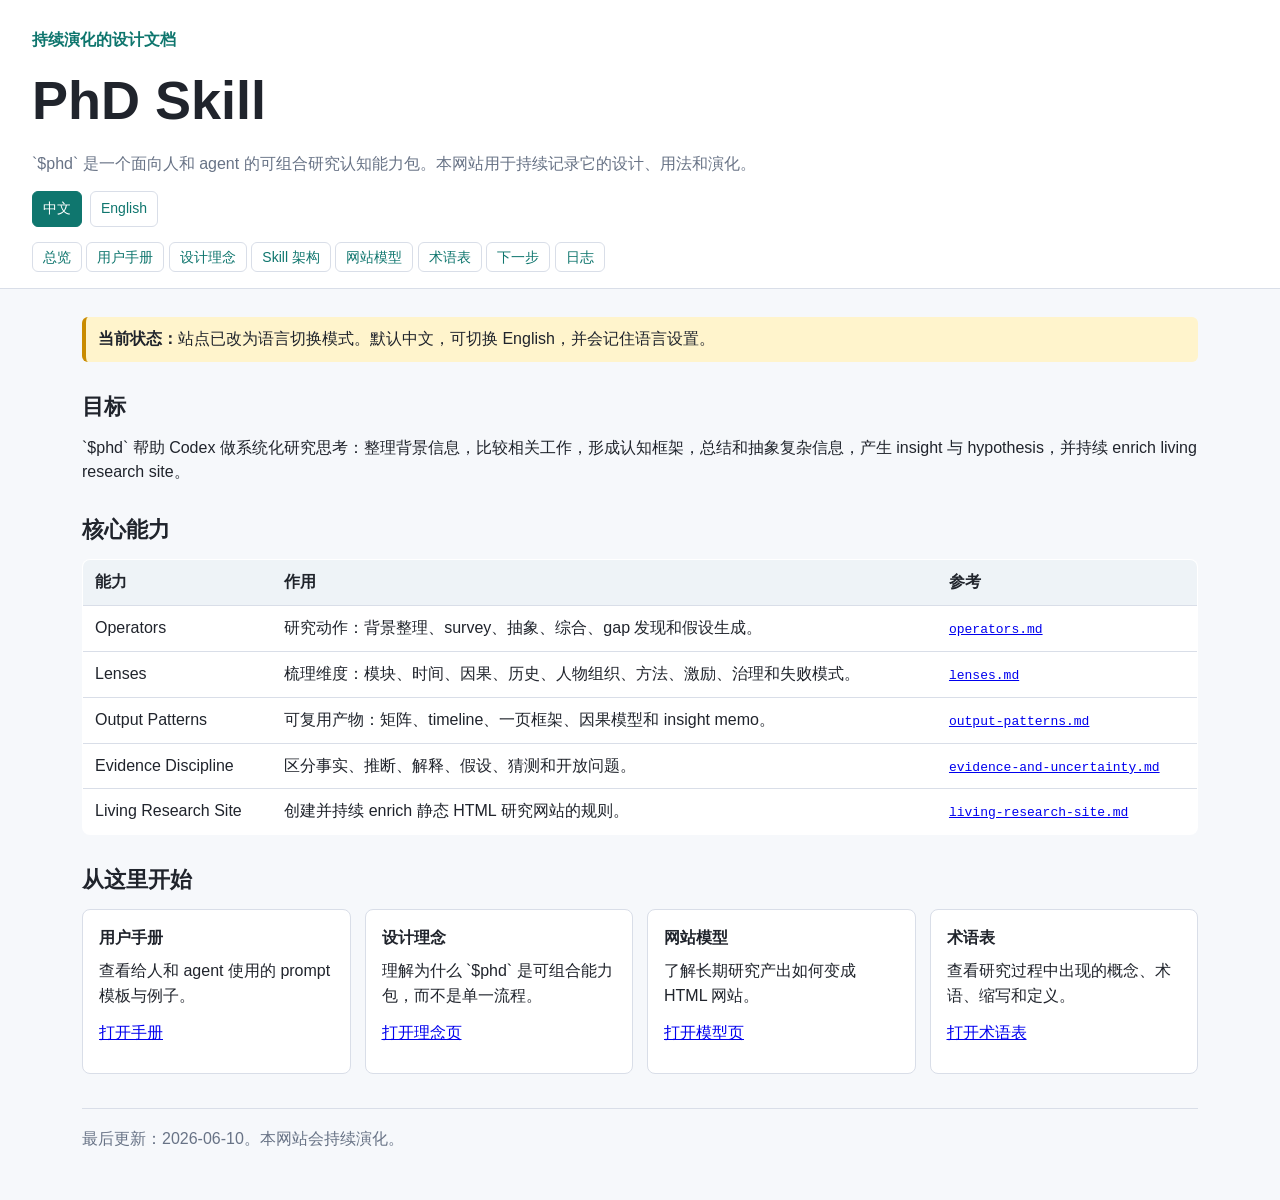
==== phd/site/index.html @ 9e162dae "Initial commit: codex-skills with phd research skill Co-Authored-By: Claude Opus 4.8 (1M context) <n" ====
<!doctype html>
<html lang="zh-CN" data-lang="zh">
<head>
  <meta charset="utf-8">
  <meta name="viewport" content="width=device-width, initial-scale=1">
  <title>PhD Skill Research Site</title>
  <link rel="stylesheet" href="styles.css">
  <script src="language.js" defer></script>
</head>
<body>
  <header>
    <p class="topline i18n zh">持续演化的设计文档</p>
    <p class="topline i18n en">Living design document</p>
    <h1>PhD Skill</h1>
    <p class="lead i18n zh">`$phd` 是一个面向人和 agent 的可组合研究认知能力包。本网站用于持续记录它的设计、用法和演化。</p>
    <p class="lead i18n en">`$phd` is a composable research cognition toolkit for humans and agents. This site records its design, usage, and evolution.</p>
    <div class="language-switch" aria-label="Language">
      <button type="button" data-set-lang="zh">中文</button>
      <button type="button" data-set-lang="en">English</button>
    </div>
    <nav class="i18n zh">
      <a href="index.html">总览</a>
      <a href="user-manual.html">用户手册</a>
      <a href="design-philosophy.html">设计理念</a>
      <a href="architecture.html">Skill 架构</a>
      <a href="site-model.html">网站模型</a>
      <a href="glossary.html">术语表</a>
      <a href="next-steps.html">下一步</a>
      <a href="log.html">日志</a>
    </nav>
    <nav class="i18n en">
      <a href="index.html">Overview</a>
      <a href="user-manual.html">User Manual</a>
      <a href="design-philosophy.html">Design Philosophy</a>
      <a href="architecture.html">Skill Architecture</a>
      <a href="site-model.html">Living Site Model</a>
      <a href="glossary.html">Glossary</a>
      <a href="next-steps.html">Next Steps</a>
      <a href="log.html">Log</a>
    </nav>
  </header>
  <main>
    <div class="i18n zh">
      <section class="marker"><strong>当前状态：</strong>站点已改为语言切换模式。默认中文，可切换 English，并会记住语言设置。</section>
      <section>
        <h2>目标</h2>
        <p>`$phd` 帮助 Codex 做系统化研究思考：整理背景信息，比较相关工作，形成认知框架，总结和抽象复杂信息，产生 insight 与 hypothesis，并持续 enrich living research site。</p>
      </section>
      <section>
        <h2>核心能力</h2>
        <table>
          <thead><tr><th>能力</th><th>作用</th><th>参考</th></tr></thead>
          <tbody>
            <tr><td>Operators</td><td>研究动作：背景整理、survey、抽象、综合、gap 发现和假设生成。</td><td><a href="../references/operators.md"><code>operators.md</code></a></td></tr>
            <tr><td>Lenses</td><td>梳理维度：模块、时间、因果、历史、人物组织、方法、激励、治理和失败模式。</td><td><a href="../references/lenses.md"><code>lenses.md</code></a></td></tr>
            <tr><td>Output Patterns</td><td>可复用产物：矩阵、timeline、一页框架、因果模型和 insight memo。</td><td><a href="../references/output-patterns.md"><code>output-patterns.md</code></a></td></tr>
            <tr><td>Evidence Discipline</td><td>区分事实、推断、解释、假设、猜测和开放问题。</td><td><a href="../references/evidence-and-uncertainty.md"><code>evidence-and-uncertainty.md</code></a></td></tr>
            <tr><td>Living Research Site</td><td>创建并持续 enrich 静态 HTML 研究网站的规则。</td><td><a href="../references/living-research-site.md"><code>living-research-site.md</code></a></td></tr>
          </tbody>
        </table>
      </section>
      <section>
        <h2>从这里开始</h2>
        <div class="grid">
          <article class="card"><h3>用户手册</h3><p>查看给人和 agent 使用的 prompt 模板与例子。</p><p><a href="user-manual.html">打开手册</a></p></article>
          <article class="card"><h3>设计理念</h3><p>理解为什么 `$phd` 是可组合能力包，而不是单一流程。</p><p><a href="design-philosophy.html">打开理念页</a></p></article>
          <article class="card"><h3>网站模型</h3><p>了解长期研究产出如何变成 HTML 网站。</p><p><a href="site-model.html">打开模型页</a></p></article>
          <article class="card"><h3>术语表</h3><p>查看研究过程中出现的概念、术语、缩写和定义。</p><p><a href="glossary.html">打开术语表</a></p></article>
        </div>
      </section>
    </div>

    <div class="i18n en">
      <section class="marker"><strong>Current state:</strong> The site now uses language switching. Chinese is the default, English is available, and the setting is remembered.</section>
      <section>
        <h2>Purpose</h2>
        <p>`$phd` helps Codex perform systematic research thinking: collect background, compare related work, form frameworks, summarize and abstract complex information, generate insights and hypotheses, and enrich living research sites.</p>
      </section>
      <section>
        <h2>Core Capabilities</h2>
        <table>
          <thead><tr><th>Capability</th><th>What it does</th><th>Reference</th></tr></thead>
          <tbody>
            <tr><td>Operators</td><td>Research actions: background mapping, survey, abstraction, synthesis, gap finding, and hypothesis generation.</td><td><a href="../references/operators.md"><code>operators.md</code></a></td></tr>
            <tr><td>Lenses</td><td>Dimensions for structuring topics: module, time, causality, history, actors, methods, incentives, governance, and failure modes.</td><td><a href="../references/lenses.md"><code>lenses.md</code></a></td></tr>
            <tr><td>Output Patterns</td><td>Reusable artifacts such as matrices, timelines, one-page frameworks, causal models, and insight memos.</td><td><a href="../references/output-patterns.md"><code>output-patterns.md</code></a></td></tr>
            <tr><td>Evidence Discipline</td><td>Rules for separating facts, inferences, interpretations, hypotheses, speculation, and open questions.</td><td><a href="../references/evidence-and-uncertainty.md"><code>evidence-and-uncertainty.md</code></a></td></tr>
            <tr><td>Living Research Site</td><td>Rules for creating and enriching static HTML research websites over time.</td><td><a href="../references/living-research-site.md"><code>living-research-site.md</code></a></td></tr>
          </tbody>
        </table>
      </section>
      <section>
        <h2>Start Here</h2>
        <div class="grid">
          <article class="card"><h3>User Manual</h3><p>Read practical prompts and examples for humans and agents.</p><p><a href="user-manual.html">Open manual</a></p></article>
          <article class="card"><h3>Design Philosophy</h3><p>Understand why `$phd` is composable rather than a single workflow.</p><p><a href="design-philosophy.html">Open philosophy</a></p></article>
          <article class="card"><h3>Living Site Model</h3><p>Learn how durable research output becomes an HTML site.</p><p><a href="site-model.html">Open model</a></p></article>
          <article class="card"><h3>Glossary</h3><p>Review concepts, terms, acronyms, and definitions that appear during research.</p><p><a href="glossary.html">Open glossary</a></p></article>
        </div>
      </section>
    </div>

    <footer>
      <span class="i18n zh">最后更新：2026-06-10。本网站会持续演化。</span>
      <span class="i18n en">Last updated: 2026-06-10. This site is intended to keep changing.</span>
    </footer>
  </main>
</body>
</html>
---- phd/site/styles.css ----
:root {
  color-scheme: light;
  --ink: #20242c;
  --muted: #687386;
  --line: #d9dee8;
  --bg: #f6f8fb;
  --panel: #ffffff;
  --accent: #0f766e;
  --accent-soft: #d9f3ee;
  --mark: #fff4cc;
  --zh-bg: #f3f7f6;
}

* {
  box-sizing: border-box;
}

body {
  margin: 0;
  font-family: "Segoe UI", Arial, sans-serif;
  color: var(--ink);
  background: var(--bg);
  line-height: 1.55;
}

header {
  background: #fff;
  border-bottom: 1px solid var(--line);
  padding: 28px 32px 18px;
}

.topline {
  color: var(--accent);
  font-weight: 700;
  margin: 0 0 6px;
}

h1 {
  margin: 0;
  font-size: clamp(30px, 5vw, 54px);
  letter-spacing: 0;
}

header p {
  max-width: 860px;
  color: var(--muted);
  margin: 10px 0 0;
}

nav {
  display: flex;
  flex-wrap: wrap;
  gap: 8px;
  margin-top: 18px;
}

nav a {
  color: var(--accent);
  border: 1px solid var(--line);
  border-radius: 6px;
  background: #fff;
  padding: 6px 10px;
  text-decoration: none;
  font-size: 14px;
}

.language-switch {
  display: flex;
  flex-wrap: wrap;
  gap: 8px;
  margin-top: 14px;
}

.language-switch button {
  border: 1px solid var(--line);
  border-radius: 6px;
  background: #fff;
  color: var(--accent);
  cursor: pointer;
  font: inherit;
  font-size: 14px;
  padding: 6px 10px;
}

.language-switch button[aria-pressed="true"] {
  background: var(--accent);
  border-color: var(--accent);
  color: #fff;
}

main {
  max-width: 1180px;
  margin: 0 auto;
  padding: 28px 32px 48px;
}

section {
  margin: 0 0 28px;
}

.grid {
  display: grid;
  grid-template-columns: repeat(auto-fit, minmax(260px, 1fr));
  gap: 14px;
}

.card {
  background: var(--panel);
  border: 1px solid var(--line);
  border-radius: 8px;
  padding: 16px;
}

.dual {
  display: grid;
  grid-template-columns: repeat(2, minmax(0, 1fr));
  gap: 14px;
}

.lang {
  background: var(--panel);
  border: 1px solid var(--line);
  border-radius: 8px;
  padding: 16px;
}

.lang.zh {
  background: var(--zh-bg);
}

.lang-label {
  display: inline-block;
  color: var(--accent);
  font-size: 12px;
  font-weight: 700;
  margin-bottom: 8px;
  text-transform: uppercase;
}

.lead {
  max-width: 920px;
  color: var(--muted);
}

h2 {
  font-size: 22px;
  margin: 0 0 12px;
}

h3 {
  font-size: 16px;
  margin: 0 0 8px;
}

p {
  margin: 0 0 12px;
}

ul {
  padding-left: 22px;
}

li {
  margin: 5px 0;
}

table {
  width: 100%;
  border-collapse: collapse;
  background: #fff;
  border: 1px solid var(--line);
  border-radius: 8px;
  overflow: hidden;
}

th,
td {
  border-bottom: 1px solid var(--line);
  padding: 10px 12px;
  text-align: left;
  vertical-align: top;
}

th {
  background: #eef3f7;
}

.marker {
  background: var(--mark);
  border-left: 4px solid #c98b00;
  padding: 10px 12px;
  border-radius: 6px;
}

.pill {
  display: inline-block;
  background: var(--accent-soft);
  color: #07564f;
  border-radius: 999px;
  padding: 3px 9px;
  font-size: 12px;
  font-weight: 700;
}

code,
pre {
  overflow-wrap: anywhere;
}

pre {
  white-space: pre-wrap;
}

.example {
  margin-bottom: 14px;
}

.small {
  color: var(--muted);
  font-size: 13px;
}

.i18n {
  display: none;
}

html[data-lang="zh"] .i18n.zh,
html[data-lang="en"] .i18n.en {
  display: block;
}

html[data-lang="zh"] tr.i18n.zh,
html[data-lang="en"] tr.i18n.en {
  display: table-row;
}

footer {
  color: var(--muted);
  border-top: 1px solid var(--line);
  margin-top: 34px;
  padding-top: 18px;
}

@media (max-width: 640px) {
  header,
  main {
    padding-left: 18px;
    padding-right: 18px;
  }

  table {
    font-size: 13px;
  }

  .dual {
    grid-template-columns: 1fr;
  }
}
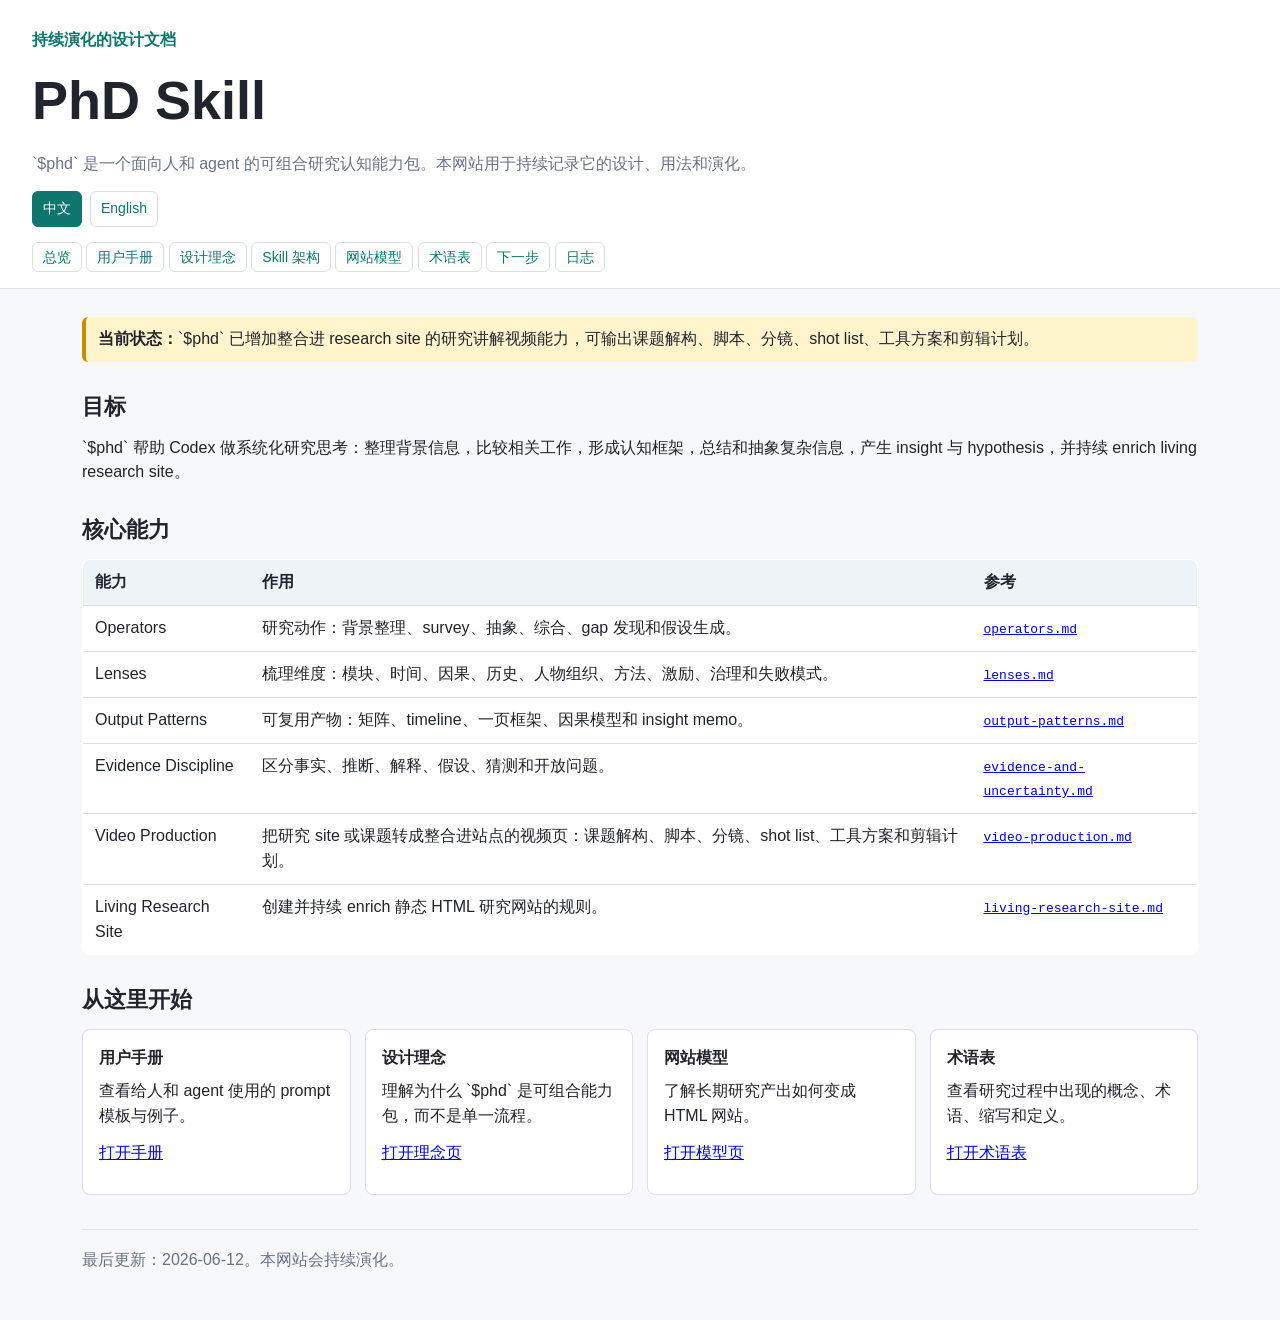
==== commit 31c865a2: "Add research video workflow to phd skill" ====
--- a/phd/site/index.html
+++ b/phd/site/index.html
@@ -41,7 +41,7 @@
   </header>
   <main>
     <div class="i18n zh">
-      <section class="marker"><strong>当前状态：</strong>站点已改为语言切换模式。默认中文，可切换 English，并会记住语言设置。</section>
+      <section class="marker"><strong>当前状态：</strong>`$phd` 已增加整合进 research site 的研究讲解视频能力，可输出课题解构、脚本、分镜、shot list、工具方案和剪辑计划。</section>
       <section>
         <h2>目标</h2>
         <p>`$phd` 帮助 Codex 做系统化研究思考：整理背景信息，比较相关工作，形成认知框架，总结和抽象复杂信息，产生 insight 与 hypothesis，并持续 enrich living research site。</p>
@@ -55,6 +55,7 @@
             <tr><td>Lenses</td><td>梳理维度：模块、时间、因果、历史、人物组织、方法、激励、治理和失败模式。</td><td><a href="../references/lenses.md"><code>lenses.md</code></a></td></tr>
             <tr><td>Output Patterns</td><td>可复用产物：矩阵、timeline、一页框架、因果模型和 insight memo。</td><td><a href="../references/output-patterns.md"><code>output-patterns.md</code></a></td></tr>
             <tr><td>Evidence Discipline</td><td>区分事实、推断、解释、假设、猜测和开放问题。</td><td><a href="../references/evidence-and-uncertainty.md"><code>evidence-and-uncertainty.md</code></a></td></tr>
+            <tr><td>Video Production</td><td>把研究 site 或课题转成整合进站点的视频页：课题解构、脚本、分镜、shot list、工具方案和剪辑计划。</td><td><a href="../references/video-production.md"><code>video-production.md</code></a></td></tr>
             <tr><td>Living Research Site</td><td>创建并持续 enrich 静态 HTML 研究网站的规则。</td><td><a href="../references/living-research-site.md"><code>living-research-site.md</code></a></td></tr>
           </tbody>
         </table>
@@ -71,7 +72,7 @@
     </div>
 
     <div class="i18n en">
-      <section class="marker"><strong>Current state:</strong> The site now uses language switching. Chinese is the default, English is available, and the setting is remembered.</section>
+      <section class="marker"><strong>Current state:</strong> `$phd` now includes site-integrated research walkthrough video work: topic deconstruction, scripts, storyboards, shot lists, tool plans, and edit plans.</section>
       <section>
         <h2>Purpose</h2>
         <p>`$phd` helps Codex perform systematic research thinking: collect background, compare related work, form frameworks, summarize and abstract complex information, generate insights and hypotheses, and enrich living research sites.</p>
@@ -85,6 +86,7 @@
             <tr><td>Lenses</td><td>Dimensions for structuring topics: module, time, causality, history, actors, methods, incentives, governance, and failure modes.</td><td><a href="../references/lenses.md"><code>lenses.md</code></a></td></tr>
             <tr><td>Output Patterns</td><td>Reusable artifacts such as matrices, timelines, one-page frameworks, causal models, and insight memos.</td><td><a href="../references/output-patterns.md"><code>output-patterns.md</code></a></td></tr>
             <tr><td>Evidence Discipline</td><td>Rules for separating facts, inferences, interpretations, hypotheses, speculation, and open questions.</td><td><a href="../references/evidence-and-uncertainty.md"><code>evidence-and-uncertainty.md</code></a></td></tr>
+            <tr><td>Video Production</td><td>Turns a research site or topic into a site-integrated video page with topic deconstruction, scripts, storyboards, shot lists, tool plans, and edit plans.</td><td><a href="../references/video-production.md"><code>video-production.md</code></a></td></tr>
             <tr><td>Living Research Site</td><td>Rules for creating and enriching static HTML research websites over time.</td><td><a href="../references/living-research-site.md"><code>living-research-site.md</code></a></td></tr>
           </tbody>
         </table>
@@ -101,8 +103,8 @@
     </div>
 
     <footer>
-      <span class="i18n zh">最后更新：2026-06-10。本网站会持续演化。</span>
-      <span class="i18n en">Last updated: 2026-06-10. This site is intended to keep changing.</span>
+      <span class="i18n zh">最后更新：2026-06-12。本网站会持续演化。</span>
+      <span class="i18n en">Last updated: 2026-06-12. This site is intended to keep changing.</span>
     </footer>
   </main>
 </body>
